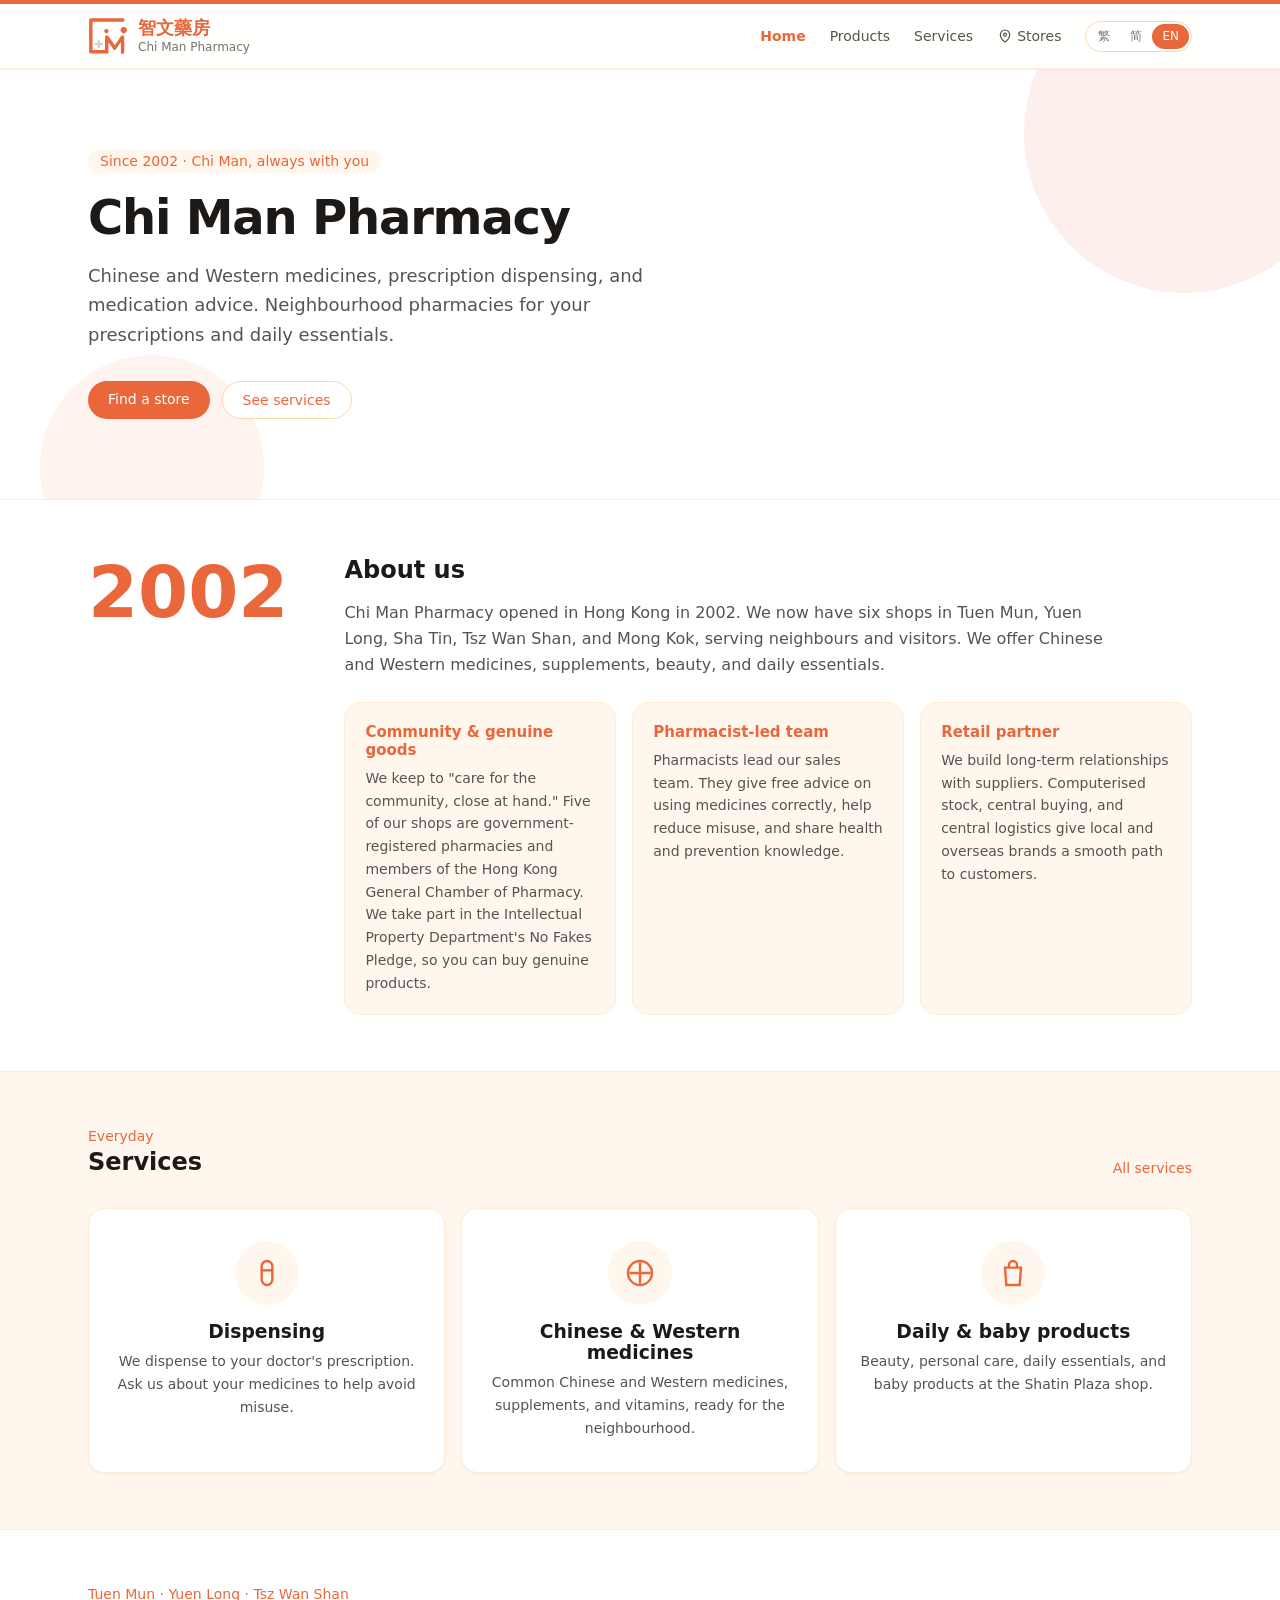
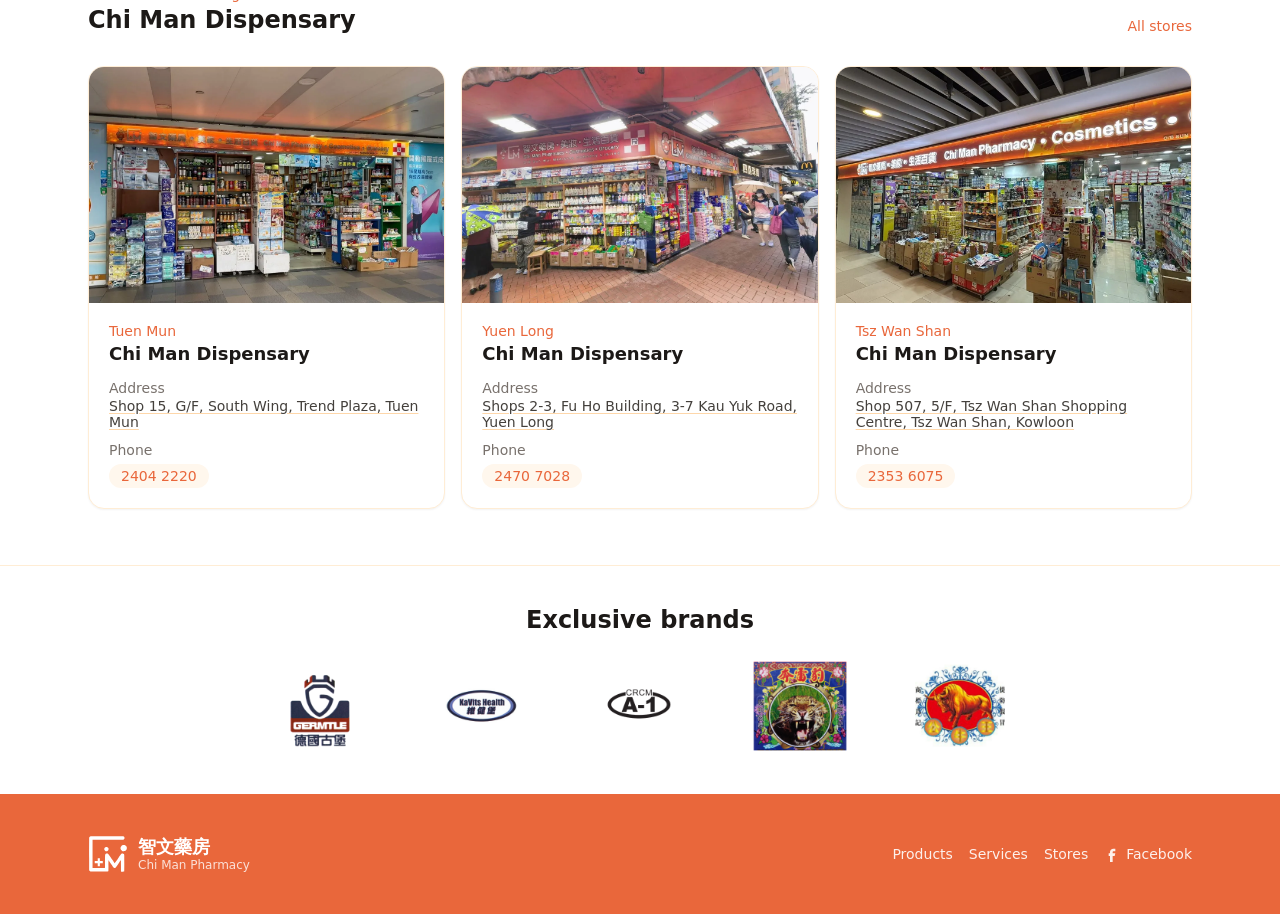
==== index.html @ 2b929569 "First commit" ====
<!DOCTYPE html>
<html lang="zh-Hant" data-page="home" translate="no">
  <head>
    <meta charset="utf-8" />
    <meta name="viewport" content="width=device-width, initial-scale=1" />
    <meta name="google" content="notranslate" />
    <title>智文藥房 Chi Man Pharmacy</title>
    <meta
      name="description"
      content="智文藥房開業於2002年，香港 6 間分店遍佈屯門、元朗、沙田、慈雲山及旺角。中西成藥、配藥及藥物咨詢。"
    />
    <link rel="icon" href="images/logo.svg" type="image/svg+xml" />
    <link rel="stylesheet" href="css/global.css" />
  </head>
  <body>
    <header class="site-header">
      <div class="wrap">
        <a class="brand" href="index.html">
          <img src="images/logo.svg" alt="" width="40" height="40" />
          <span>
            <span class="brand-name">智文藥房</span>
            <span class="brand-en">Chi Man Pharmacy</span>
          </span>
        </a>
        <div class="header-tools">
          <nav class="nav" data-i18n-aria="nav.main" aria-label="主要">
            <a href="index.html" aria-current="page" data-i18n="nav.home">首頁</a>
            <a href="products.html" data-i18n="nav.products">產品</a>
            <a href="services.html" data-i18n="nav.services">服務</a>
            <a class="nav-pin" href="branches.html">
              <svg class="icon" viewBox="0 0 24 24" fill="none" stroke="currentColor" stroke-width="1.8" aria-hidden="true">
                <path d="M12 21s7-5.4 7-11a7 7 0 1 0-14 0c0 5.6 7 11 7 11Z" />
                <circle cx="12" cy="10" r="2.2" />
              </svg>
              <span data-i18n="nav.branches">分店</span>
            </a>
          </nav>
          <div data-lang-switcher></div>
        </div>
      </div>
    </header>

    <main>
      <section class="hero">
        <div class="blob blob-lg"></div>
        <div class="blob-bl"></div>
        <div class="wrap">
          <p class="badge" data-i18n="home.badge">開業於 2002 · 智文與你常在</p>
          <h1 data-i18n="home.title">智文藥房</h1>
          <p class="lead" data-i18n="home.lead">中西成藥、配藥、藥物咨詢。鄰近社區，方便配藥同買日常用品。</p>
          <div class="actions">
            <a class="btn" href="branches.html" data-i18n="home.ctaBranches">睇分店</a>
            <a class="btn-outline" href="services.html" data-i18n="home.ctaServices">睇服務</a>
          </div>
        </div>
      </section>

      <section class="band band-b" aria-labelledby="about-title">
        <div class="wrap section about">
          <p class="year">2002</p>
          <div>
            <h2 id="about-title" data-i18n="home.aboutTitle">關於我們</h2>
            <p class="about-copy" data-i18n="home.aboutLead">
              智文藥房 2002 年於香港開業，而家有 6 間分店，遍佈屯門、元朗、沙田、慈雲山同旺角，服務街坊同訪港旅客。我哋以多元化零售概念，提供中西成藥、保健、美妝同生活用品，照顧健康同美容需要。
            </p>
            <div class="about-points">
              <article class="about-point">
                <h3 data-i18n="home.aboutCommunityTitle">社區與正貨</h3>
                <p data-i18n="home.aboutCommunityBody">
                  秉持「關懷社區、貼身貼心」。旗下 5 間分店為香港政府註冊藥房，亦係港九藥房總商會會員，並參與知識產權署「正版正貨承諾」，杜絕冒牌、保障顧客權益。
                </p>
              </article>
              <article class="about-point">
                <h3 data-i18n="home.aboutPharmacistTitle">專業藥劑師</h3>
                <p data-i18n="home.aboutPharmacistBody">
                  由專業藥劑師帶領銷售團隊，免費為市民提供正確用藥知識，減低濫用或誤用藥物風險，同時推廣保健同疾病預防常識。
                </p>
              </article>
              <article class="about-point">
                <h3 data-i18n="home.aboutPartnersTitle">零售夥伴</h3>
                <p data-i18n="home.aboutPartnersBody">
                  同供應商建立長期合作。電腦化庫存配合中央採購同中央物流，為本地同海外品牌提供順暢銷售渠道。
                </p>
              </article>
            </div>
          </div>
        </div>
      </section>

      <section class="wrap section" aria-labelledby="services-title">
        <div class="section-head">
          <div>
            <p class="kicker" data-i18n="home.servicesKicker">日常</p>
            <h2 id="services-title" data-i18n="home.servicesTitle">服務</h2>
          </div>
          <a class="more" href="services.html" data-i18n="home.servicesAll">睇晒服務</a>
        </div>
        <div class="grid-3">
          <article class="card">
            <span class="card-icon">
              <svg viewBox="0 0 24 24" fill="none" stroke="currentColor" stroke-width="1.8" aria-hidden="true">
                <rect x="8" y="3" width="8" height="18" rx="4" />
                <path d="M8 10h8" />
              </svg>
            </span>
            <h3 data-i18n="home.dispenseTitle">配藥</h3>
            <p data-i18n="home.dispenseBody">按醫生處方配藥。有需要可查詢用藥，減低誤用。</p>
          </article>
          <article class="card">
            <span class="card-icon">
              <svg viewBox="0 0 24 24" fill="none" stroke="currentColor" stroke-width="1.8" aria-hidden="true">
                <path d="M12 4v16M4 12h16" />
                <circle cx="12" cy="12" r="9" />
              </svg>
            </span>
            <h3 data-i18n="home.otcTitle">中西成藥</h3>
            <p data-i18n="home.otcBody">常用中西成藥、保健品同維他命齊全，方便街坊選購。</p>
          </article>
          <article class="card">
            <span class="card-icon">
              <svg viewBox="0 0 24 24" fill="none" stroke="currentColor" stroke-width="1.8" aria-hidden="true">
                <path d="M6 8h12l-1 13H7L6 8Z" />
                <path d="M9 8V6a3 3 0 0 1 6 0v2" />
              </svg>
            </span>
            <h3 data-i18n="home.dailyTitle">日常及嬰兒用品</h3>
            <p data-i18n="home.dailyBody">美妝、個人護理、日用品同嬰兒用品，沙田廣場店有售。</p>
          </article>
        </div>
      </section>

      <section class="band band-t" aria-labelledby="featured-title">
        <div class="wrap section">
          <div class="section-head">
            <div>
              <p class="kicker" data-i18n="home.featuredKicker">屯門 · 元朗 · 慈雲山</p>
              <h2 id="featured-title" data-i18n="home.featuredTitle">智文大藥房</h2>
            </div>
            <a class="more" href="branches.html" data-i18n="home.featuredAll">睇全部分店</a>
          </div>
          <div id="featured-branches" class="grid-cards"></div>
        </div>
      </section>
    </main>

    <section class="band band-t exclusive-brands" aria-labelledby="exclusive-title">
      <div class="wrap">
        <h2 id="exclusive-title" data-i18n="exclusive.title">獨家代理</h2>
        <ul class="exclusive-logos">
          <li>
            <img src="images/brands/germtle.png" alt="GERMTLE 德國古堡" width="128" height="96" />
          </li>
          <li>
            <img src="images/brands/kavits.png" alt="KaVits Health 維健堡" width="128" height="96" />
          </li>
          <li>
            <img src="images/brands/crcm-a1.png" alt="CRCM A-1" width="128" height="96" />
          </li>
          <li>
            <img src="images/brands/bun-lui.png" alt="奔雷豹" width="128" height="96" />
          </li>
          <li>
            <img src="images/brands/bull-king.png" alt="公牛王" width="128" height="96" />
          </li>
        </ul>
      </div>
    </section>

    <footer class="site-footer">
      <div class="wrap">
        <a class="brand" href="index.html">
          <img src="images/logo.svg" alt="" width="40" height="40" />
          <span>
            <span class="brand-name">智文藥房</span>
            <span class="brand-en">Chi Man Pharmacy</span>
          </span>
        </a>
        <p class="footer-links">
          <a href="products.html" data-i18n="nav.products">產品</a>
          <a href="services.html" data-i18n="nav.services">服務</a>
          <a href="branches.html" data-i18n="nav.branches">分店</a>
          <a
            class="fb"
            href="https://www.facebook.com/ChimanGroup"
            target="_blank"
            rel="noopener noreferrer"
          >
            <svg class="icon" viewBox="0 0 24 24" fill="currentColor" aria-hidden="true">
              <path d="M14 8h3V4h-3c-2.8 0-5 2.2-5 5v2H7v4h2v9h4v-9h3l1-4h-4V9c0-.6.4-1 1-1Z" />
            </svg>
            Facebook
          </a>
        </p>
      </div>
    </footer>

    <script src="js/i18n.js"></script>
    <script src="js/branches.js"></script>
    <script>
      renderFeatured("featured-branches");
    </script>
  </body>
</html>
---- css/global.css ----
:root {
  --brand: #e9673b;
  --brand-hover: #d1552c;
  --brand-soft: #fff7ed;
  --brand-line: #ffedd5;
  --brand-line-strong: #fed7aa;
  --ink: #292524;
  --ink-strong: #1c1917;
  --muted: #57534e;
  --faint: #78716c;
  --paper: #fff;
  --max: 72rem;
}

*,
*::before,
*::after {
  box-sizing: border-box;
}

body {
  margin: 0;
  background: var(--brand-soft);
  color: var(--ink);
  font-family: system-ui, -apple-system, "Segoe UI", sans-serif;
  -webkit-font-smoothing: antialiased;
}

img {
  display: block;
}

a {
  color: inherit;
  text-decoration: none;
}

h1,
h2,
h3,
p,
dl,
dd {
  margin: 0;
}

.wrap {
  width: min(var(--max), 100%);
  margin-inline: auto;
  padding-inline: 1rem;
}

@media (min-width: 640px) {
  .wrap {
    padding-inline: 1.5rem;
  }
}

.site-header {
  position: sticky;
  top: 0;
  z-index: 20;
  border-bottom: 1px solid var(--brand-line);
  border-top: 4px solid var(--brand);
  background: rgb(255 255 255 / 90%);
  box-shadow: 0 1px 2px rgb(0 0 0 / 5%);
  backdrop-filter: blur(8px);
}

.site-header .wrap {
  display: flex;
  align-items: center;
  justify-content: space-between;
  gap: 0.75rem;
  padding-block: 0.75rem;
}

.header-tools {
  display: flex;
  align-items: center;
  gap: 0.75rem;
}

@media (max-width: 639px) {
  .site-header .wrap {
    flex-wrap: wrap;
  }

  .header-tools {
    flex: 1 1 100%;
    justify-content: space-between;
  }
}

@media (min-width: 640px) {
  .header-tools {
    gap: 1.5rem;
  }
}

.lang-switch {
  display: inline-flex;
  border: 1px solid var(--brand-line-strong);
  border-radius: 9999px;
  background: #fff;
  padding: 0.125rem;
}

.lang-switch button {
  margin: 0;
  border: 0;
  border-radius: 9999px;
  background: transparent;
  padding: 0.25rem 0.625rem;
  font: inherit;
  font-size: 0.75rem;
  font-weight: 500;
  color: var(--faint);
  cursor: pointer;
}

.lang-switch button:hover {
  color: var(--brand);
}

.lang-switch button[aria-pressed="true"] {
  background: var(--brand);
  color: #fff;
}

.brand {
  display: flex;
  align-items: center;
  gap: 0.625rem;
}

.brand img {
  width: 2.5rem;
  height: 2.5rem;
}

.brand-name {
  display: block;
  font-size: 1.125rem;
  font-weight: 600;
  line-height: 1.25;
  color: var(--brand);
}

.brand-en {
  display: block;
  font-size: 0.75rem;
  line-height: 1.25;
  color: var(--faint);
}

.nav {
  display: flex;
  gap: 1rem;
  font-size: 0.875rem;
}

@media (min-width: 640px) {
  .nav {
    gap: 1.5rem;
  }
}

.nav a {
  color: var(--muted);
}

.nav a:hover,
.nav a[aria-current="page"] {
  color: var(--brand);
}

.nav a[aria-current="page"] {
  font-weight: 600;
}

.nav-pin {
  display: inline-flex;
  align-items: center;
  gap: 0.25rem;
}

.icon {
  width: 1rem;
  height: 1rem;
}

.hero {
  position: relative;
  overflow: hidden;
  border-bottom: 1px solid var(--brand-line);
  background: var(--paper);
}

.blob,
.blob-bl {
  pointer-events: none;
  position: absolute;
  border-radius: 9999px;
  background: color-mix(in srgb, var(--brand) 10%, transparent);
}

.blob {
  right: -4rem;
  top: -6rem;
  width: 18rem;
  height: 18rem;
}

.blob-lg {
  width: 20rem;
  height: 20rem;
}

.blob-bl {
  left: 2.5rem;
  bottom: -5rem;
  width: 14rem;
  height: 14rem;
  background: color-mix(in srgb, var(--brand) 8%, transparent);
}

.hero .wrap {
  position: relative;
  padding-block: 3.5rem;
}

@media (min-width: 640px) {
  .hero .wrap {
    padding-block: 5rem;
  }
}

.badge {
  display: inline-flex;
  align-items: center;
  border-radius: 9999px;
  background: var(--brand-soft);
  padding: 0.25rem 0.75rem;
  font-size: 0.875rem;
  font-weight: 500;
  color: var(--brand);
}

h1 {
  margin-top: 1rem;
  font-size: 2.25rem;
  font-weight: 600;
  letter-spacing: -0.025em;
  color: var(--ink-strong);
}

@media (min-width: 640px) {
  h1 {
    font-size: 3rem;
  }
}

.lead {
  margin-top: 1rem;
  max-width: 36rem;
  font-size: 1.125rem;
  line-height: 1.625;
  color: var(--muted);
}

.lead-md {
  max-width: 42rem;
}

.lead-lg {
  max-width: 48rem;
}

.actions {
  display: flex;
  flex-wrap: wrap;
  gap: 0.75rem;
  margin-top: 2rem;
}

.btn,
.btn-outline {
  display: inline-flex;
  border-radius: 9999px;
  padding: 0.625rem 1.25rem;
  font-size: 0.875rem;
  font-weight: 500;
}

.btn {
  background: var(--brand);
  color: #fff;
}

.btn:hover {
  background: var(--brand-hover);
}

.btn-outline {
  border: 1px solid var(--brand-line-strong);
  background: #fff;
  color: var(--brand);
}

.btn-outline:hover {
  border-color: color-mix(in srgb, var(--brand) 40%, transparent);
}

.band {
  background: var(--paper);
  border-color: var(--brand-line);
  border-style: solid;
  border-width: 0;
}

.band-b {
  border-bottom-width: 1px;
}

.band-t {
  border-top-width: 1px;
}

.band-y {
  border-block-width: 1px;
}

.section {
  padding-block: 3.5rem;
}

h2 {
  font-size: 1.5rem;
  font-weight: 600;
  color: var(--ink-strong);
}

.kicker {
  font-size: 0.875rem;
  font-weight: 500;
  color: var(--brand);
}

.kicker + h2 {
  margin-top: 0.25rem;
}

.section-head {
  display: flex;
  flex-wrap: wrap;
  align-items: flex-end;
  justify-content: space-between;
  gap: 0.75rem;
}

.more {
  font-size: 0.875rem;
  font-weight: 500;
  color: var(--brand);
}

.more:hover {
  color: var(--brand-hover);
}

.grid-2,
.grid-3,
.grid-cards {
  display: grid;
  gap: 1rem;
  margin-top: 2rem;
}

@media (min-width: 768px) {
  .grid-2 {
    grid-template-columns: 1fr 1fr;
  }

  .grid-3,
  .grid-cards {
    grid-template-columns: 1fr 1fr 1fr;
  }
}

.card {
  border: 1px solid var(--brand-line);
  border-radius: 1rem;
  background: #fff;
  padding: 2rem 1.5rem;
  text-align: center;
  box-shadow: 0 1px 2px rgb(0 0 0 / 5%);
}

.catalog {
  display: grid;
  gap: 1.5rem;
}

@media (min-width: 1024px) {
  .catalog {
    grid-template-columns: 14rem minmax(0, 1fr);
    align-items: start;
  }

  #product-tree {
    padding: 1rem;
    border-radius: 1rem;
    background: #f5f5f4;
  }
}

.cat-tree ul {
  list-style: none;
  margin: 0;
  padding: 0;
}

/* ponytail: one-em indent is “入一格”; nest deeper later if a level 3 lands */
.cat-tree ul ul,
.cat-tree > ul > .cat-l2 {
  padding-inline-start: 1em;
}

.cat-tree a,
.cat-tree button {
  display: block;
  padding-block: 0.2rem;
  border: 0;
  background: none;
  font: inherit;
  text-align: start;
  color: var(--muted);
  cursor: pointer;
}

.cat-tree .cat-all {
  color: var(--brand);
  font-weight: 600;
}

.cat-tree .cat-l1 > a,
.cat-tree .cat-l1 > button {
  font-weight: 600;
  color: var(--ink-strong);
}

.product-group + .product-group {
  margin-top: 3rem;
}

.product-grid {
  display: grid;
  gap: 1rem;
  margin-top: 1.5rem;
}

@media (min-width: 768px) {
  .product-grid {
    grid-template-columns: 1fr 1fr;
  }
}

@media (min-width: 1024px) {
  .product-grid {
    grid-template-columns: 1fr 1fr 1fr;
  }
}

.product-card {
  display: flex;
  flex-direction: column;
  overflow: hidden;
  border: 1px solid var(--brand-line);
  border-radius: 1rem;
  background: #fff;
  padding: 0;
  box-shadow: 0 1px 2px rgb(0 0 0 / 5%);
}

.product-card picture {
  display: block;
  overflow: hidden;
  aspect-ratio: 1;
  padding: 0;
  margin: 0;
  background: #fff;
}

.product-photo {
  display: block;
  width: 100%;
  height: 100%;
  aspect-ratio: 1;
  object-fit: cover;
  object-position: center;
  padding: 0;
  margin: 0;
  border: 0;
}

.product-body {
  padding: 1rem 1.25rem 1.25rem;
}

.product-body h3 {
  font-size: 0.9375rem;
  font-weight: 600;
  line-height: 1.4;
  color: var(--ink-strong);
}

.card-icon {
  display: grid;
  place-items: center;
  width: 4rem;
  height: 4rem;
  margin-inline: auto;
  border-radius: 9999px;
  background: var(--brand-soft);
  color: var(--brand);
}

.card-icon svg {
  width: 2rem;
  height: 2rem;
}

.card h3 {
  margin-top: 1rem;
  font-weight: 600;
  color: var(--ink-strong);
}

.card p {
  margin-top: 0.5rem;
  font-size: 0.875rem;
  line-height: 1.625;
  color: var(--muted);
}

.about {
  display: grid;
  align-items: start;
  gap: 2rem;
}

@media (min-width: 768px) {
  .about {
    grid-template-columns: auto 1fr;
    gap: 3.5rem;
  }
}

.year {
  font-size: 3.75rem;
  font-weight: 600;
  line-height: 1;
  color: var(--brand);
}

@media (min-width: 640px) {
  .year {
    font-size: 4.5rem;
  }
}

.about-copy {
  margin-top: 1rem;
  max-width: 48rem;
  line-height: 1.625;
  color: var(--muted);
}

.about-points {
  display: grid;
  gap: 1rem;
  margin-top: 1.5rem;
}

@media (min-width: 768px) {
  .about-points {
    grid-template-columns: 1fr 1fr 1fr;
  }
}

.about-point {
  border: 1px solid var(--brand-line);
  border-radius: 1rem;
  background: var(--brand-soft);
  padding: 1.25rem;
}

.about-point h3 {
  font-size: 0.9375rem;
  font-weight: 600;
  color: var(--brand);
}

.about-point p {
  margin-top: 0.5rem;
  font-size: 0.875rem;
  line-height: 1.625;
  color: var(--muted);
}

.note {
  margin-top: 0.75rem;
  max-width: 48rem;
  font-size: 0.875rem;
  color: var(--muted);
}

.care-card {
  border: 1px solid var(--brand-line);
  border-radius: 1rem;
  background: color-mix(in srgb, var(--brand-soft) 70%, transparent);
  padding: 1.25rem;
}

.care-card h3,
.health-card h3 {
  font-weight: 600;
  color: var(--brand);
}

.care-card p,
.health-card p {
  margin-top: 0.5rem;
  font-size: 0.875rem;
  line-height: 1.625;
  color: var(--muted);
}

@media (min-width: 768px) {
  .span-2 {
    grid-column: span 2;
  }
}

.health {
  border-radius: 1.5rem;
  background: var(--brand);
  padding: 2.5rem 1.5rem;
  color: #fff;
}

@media (min-width: 640px) {
  .health {
    padding-inline: 2.5rem;
  }
}

.health h2 {
  color: #fff;
}

.health > .note {
  color: rgb(255 255 255 / 90%);
}

.health-card {
  border-radius: 1rem;
  background: #fff;
  padding: 1.25rem;
  color: var(--ink);
}

.health-more {
  margin-top: 2rem;
}

.health-more a {
  font-size: 0.875rem;
  font-weight: 500;
  color: #fff;
  text-decoration: underline;
  text-decoration-color: rgb(255 255 255 / 40%);
  text-underline-offset: 4px;
}

.health-more a:hover {
  text-decoration-color: #fff;
}

#branch-groups {
  margin-top: 2.5rem;
}

.group + .group {
  margin-top: 3rem;
}

.branch-card {
  display: flex;
  flex-direction: column;
  height: 100%;
  overflow: hidden;
  border: 1px solid var(--brand-line);
  border-radius: 1rem;
  background: #fff;
  box-shadow: 0 1px 2px rgb(0 0 0 / 5%);
  transition: transform 0.15s, box-shadow 0.15s;
}

.branch-card picture {
  display: block;
  padding: 0;
}

.branch-photo {
  width: 100%;
  height: auto;
  aspect-ratio: 3 / 2;
  object-fit: cover;
  object-position: center 25%;
  padding: 0;
  background: var(--brand-soft);
}

.branch-body {
  display: flex;
  flex-direction: column;
  flex: 1;
  padding: 1.25rem;
}

.branch-card:hover {
  transform: translateY(-2px);
  box-shadow: 0 4px 6px rgb(0 0 0 / 8%);
}

.branch-card h3 {
  margin-top: 0.25rem;
  font-size: 1.125rem;
  font-weight: 600;
  color: var(--ink-strong);
}

.branch-card dl {
  margin-top: 1rem;
  font-size: 0.875rem;
  color: #44403c;
}

.branch-card dt {
  font-weight: 500;
  color: var(--faint);
}

.branch-card dd {
  margin-top: 0.125rem;
}

.branch-card dl > div + div {
  margin-top: 0.75rem;
}

.addr {
  text-decoration: underline;
  text-decoration-color: var(--brand-line-strong);
  text-underline-offset: 2px;
}

.addr:hover {
  color: var(--brand-hover);
  text-decoration-color: var(--brand);
}

.tel {
  display: inline-flex;
  margin-top: 0.25rem;
  border-radius: 9999px;
  background: var(--brand-soft);
  padding: 0.25rem 0.75rem;
  font-weight: 500;
  color: var(--brand);
}

.tel:hover {
  background: var(--brand-line);
}

#branch-map {
  width: 100%;
  height: 20rem;
  overflow: hidden;
  border: 1px solid var(--brand-line);
  border-radius: 1.5rem;
  background: #fff;
  box-shadow: 0 1px 2px rgb(0 0 0 / 5%);
}

@media (min-width: 768px) {
  #branch-map {
    height: 420px;
  }
}

.maplibregl-popup-content {
  font-size: 0.875rem;
  line-height: 1.4;
  color: #44403c;
}

.maplibregl-popup-content p:first-child {
  font-weight: 600;
}

.maplibregl-popup-content p + p {
  margin-top: 0.25rem;
}

.exclusive-brands .wrap {
  padding-block: 2.5rem;
}

.exclusive-brands h2 {
  text-align: center;
}

.exclusive-logos {
  display: flex;
  flex-wrap: wrap;
  justify-content: center;
  align-items: center;
  gap: 1.25rem 2rem;
  margin: 1.5rem 0 0;
  padding: 0;
  list-style: none;
}

.exclusive-logos li {
  width: 6.5rem;
  height: 5rem;
}

@media (min-width: 640px) {
  .exclusive-logos li {
    width: 8rem;
    height: 6rem;
  }
}

.exclusive-logos img {
  width: 100%;
  height: 100%;
  object-fit: contain;
}

.site-footer {
  background: var(--brand);
  color: #fff;
}

.site-footer .wrap {
  display: flex;
  flex-direction: column;
  gap: 1rem;
  padding-block: 2.5rem;
  font-size: 0.875rem;
}

@media (min-width: 640px) {
  .site-footer .wrap {
    flex-direction: row;
    align-items: center;
    justify-content: space-between;
  }
}

.site-footer .brand-name {
  color: #fff;
}

.site-footer .brand-en {
  color: rgb(255 255 255 / 80%);
}

.site-footer img {
  filter: brightness(0) invert(1);
}

.footer-links {
  display: flex;
  flex-wrap: wrap;
  align-items: center;
  column-gap: 1rem;
  row-gap: 0.25rem;
}

.footer-links a {
  color: rgb(255 255 255 / 90%);
}

.footer-links a:hover {
  color: #fff;
}

.fb {
  display: inline-flex;
  align-items: center;
  gap: 0.375rem;
}

.catalog {
  display: grid;
  gap: 2rem;
  align-items: start;
}

.cat-tree {
  display: none;
}

.cat-select .choices {
  margin-bottom: 0;
}

.cat-select .choices__inner {
  min-height: 2.75rem;
  background: #fff;
  border-color: var(--brand-line);
  border-radius: 0.75rem;
}

.cat-select .choices__list--dropdown {
  border-color: var(--brand-line);
  border-radius: 0.75rem;
}

@media (min-width: 1024px) {
  .catalog {
    grid-template-columns: 14rem minmax(0, 1fr);
  }

  .cat-tree {
    display: block;
    position: sticky;
    top: 5.25rem;
  }

  .cat-select {
    display: none;
  }
}

.cat-tree {
  font-size: 0.875rem;
}

.cat-tree ul {
  list-style: none;
  margin: 0;
  padding: 0;
}

.cat-tree > ul > li + li {
  margin-top: 0.75rem;
}

.cat-tree a {
  display: block;
  border-radius: 0.5rem;
  padding: 0.25rem 0.5rem;
  color: var(--muted);
}

.cat-tree > ul > li > a {
  color: var(--ink-strong);
}

.cat-tree a:hover {
  color: var(--brand);
}

.cat-tree a[aria-current="true"] {
  background: var(--brand-soft);
  font-weight: 600;
  color: var(--brand);
}

.cat-l2 {
  margin-top: 0.125rem;
  padding-left: 0.75rem;
}

.product-group + .product-group {
  margin-top: 2.5rem;
}

.product-group h2 {
  margin-bottom: 1rem;
  font-size: 1.125rem;
}

.product-grid {
  display: grid;
  grid-template-columns: 1fr;
  gap: 1rem;
}

@media (min-width: 768px) {
  .product-grid {
    grid-template-columns: 1fr 1fr;
  }
}

@media (min-width: 1024px) {
  .product-grid {
    grid-template-columns: 1fr 1fr 1fr;
  }
}

.product-card {
  display: flex;
  flex-direction: column;
  width: 100%;
  min-width: 0;
  overflow: hidden;
  border: 1px solid var(--brand-line);
  border-radius: 1rem;
  background: #fff;
  box-shadow: 0 1px 2px rgb(0 0 0 / 5%);
  transition: transform 0.15s, box-shadow 0.15s;
}

.product-card:hover {
  transform: translateY(-2px);
  box-shadow: 0 4px 6px rgb(0 0 0 / 8%);
}

.product-photo {
  width: 100%;
  aspect-ratio: 1 / 1;
  object-fit: contain;
  padding: 0.75rem;
  background: #fff;
}

.product-body {
  display: flex;
  flex-direction: column;
  flex: 1;
  padding: 1rem 1.25rem 1.25rem;
}

.product-cats {
  font-size: 0.75rem;
  font-weight: 500;
  color: var(--brand);
}

.product-card h3 {
  margin-top: 0.25rem;
  font-size: 0.9375rem;
  font-weight: 600;
  line-height: 1.4;
  color: var(--ink-strong);
}

.product-card dl {
  margin-top: 0.75rem;
  font-size: 0.8125rem;
  color: #44403c;
}

.product-card dt {
  font-weight: 500;
  color: var(--faint);
}

.product-card dd {
  margin-top: 0.125rem;
}

.product-card dl > div + div {
  margin-top: 0.5rem;
}

@media (max-width: 767px) {
  .product-card {
    flex-direction: row;
    align-items: stretch;
  }

  .product-card picture {
    flex: 0 0 7.5rem;
    width: 7.5rem;
    aspect-ratio: 1;
  }

  .product-photo {
    width: 7.5rem;
    height: 7.5rem;
    padding: 0.5rem;
  }

  .product-body {
    min-width: 0;
    padding: 0.875rem 1rem 1rem;
  }
}
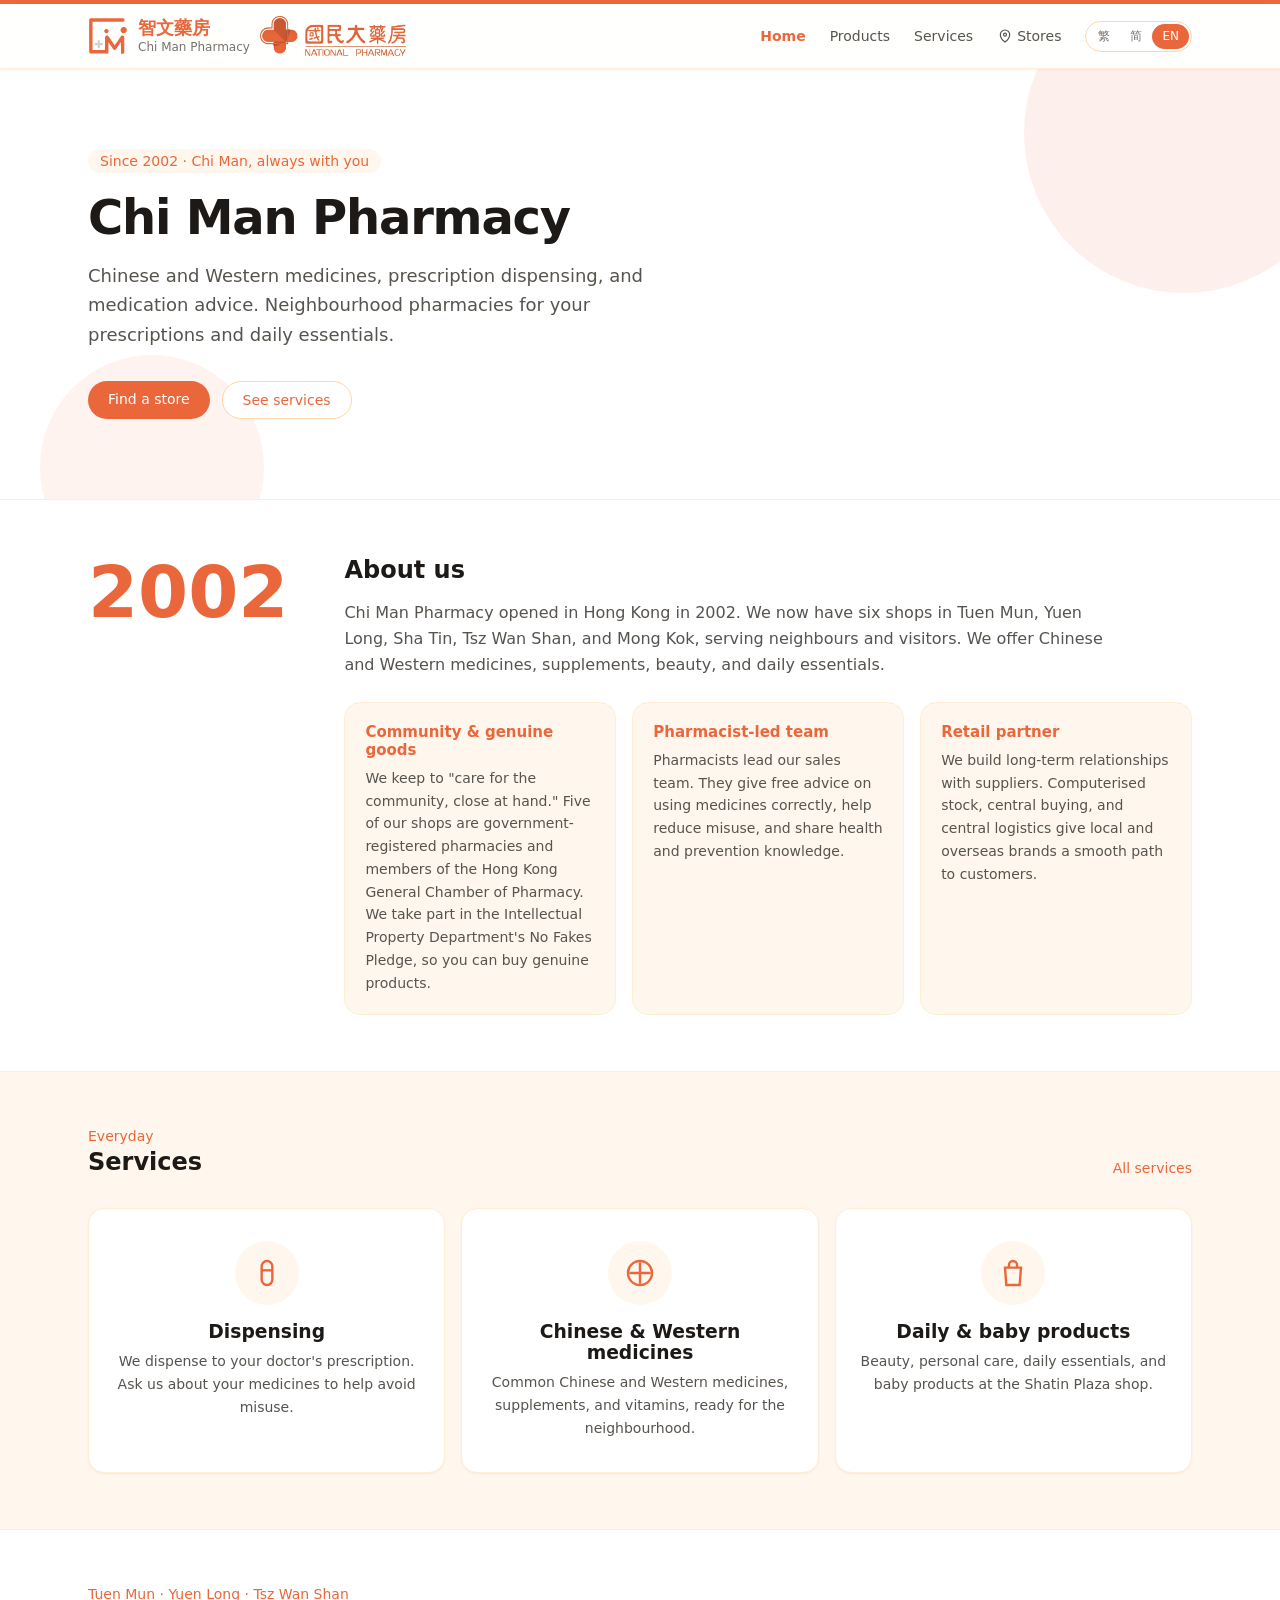
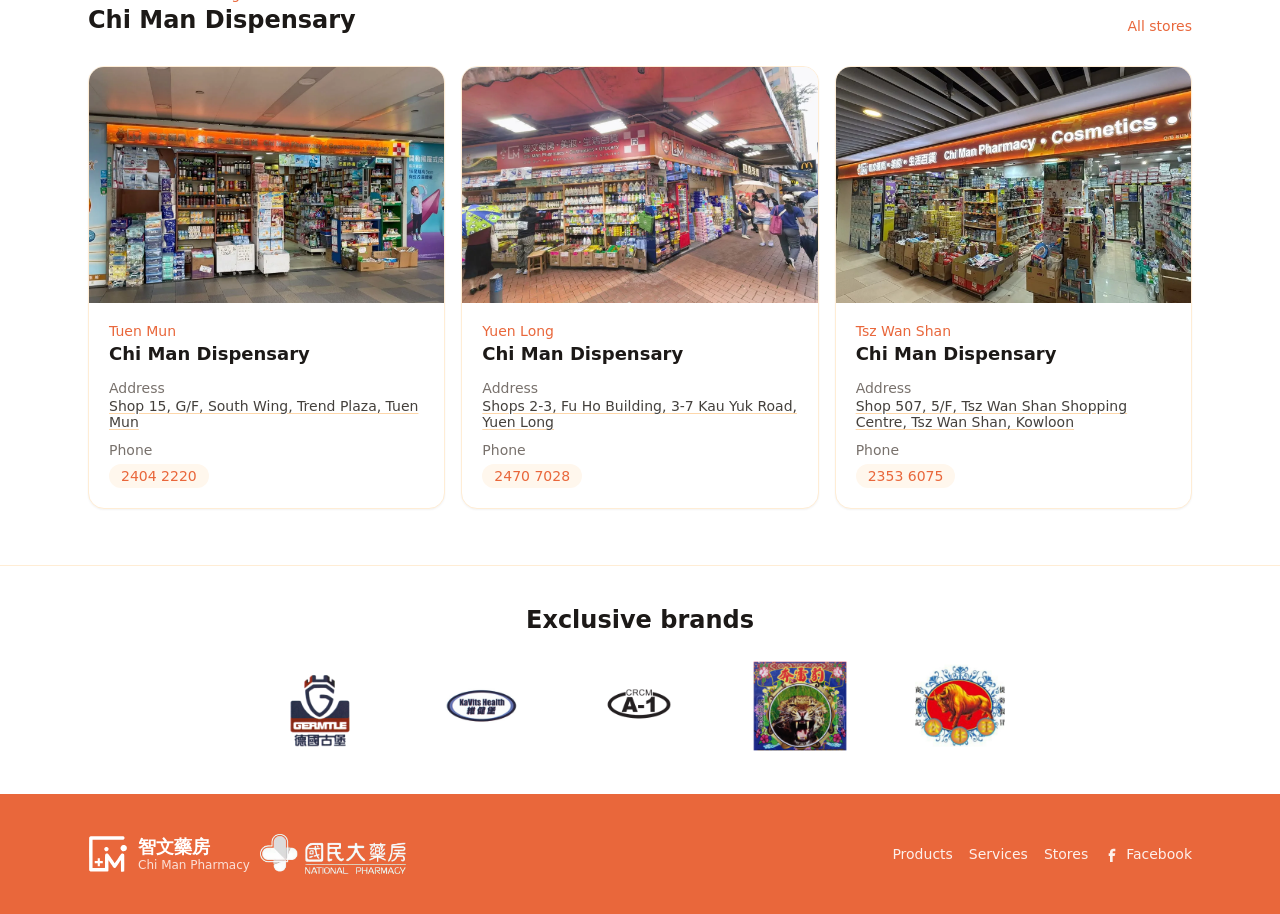
==== commit 8d21f8e6: "ADD LOGO" ====
--- a/index.html
+++ b/index.html
@@ -21,6 +21,7 @@
             <span class="brand-name">智文藥房</span>
             <span class="brand-en">Chi Man Pharmacy</span>
           </span>
+          <img class="brand-logo-2" src="images/logo-2-brand.png" alt="國民大藥房" height="40" />
         </a>
         <div class="header-tools">
           <nav class="nav" data-i18n-aria="nav.main" aria-label="主要">
@@ -174,6 +175,7 @@
             <span class="brand-name">智文藥房</span>
             <span class="brand-en">Chi Man Pharmacy</span>
           </span>
+          <img class="brand-logo-2" src="images/logo-2.png" alt="國民大藥房" height="40" />
         </a>
         <p class="footer-links">
           <a href="products.html" data-i18n="nav.products">產品</a>
--- a/css/global.css
+++ b/css/global.css
@@ -134,8 +134,13 @@
   gap: 0.625rem;
 }
 
-.brand img {
+.brand img:not(.brand-logo-2) {
   width: 2.5rem;
+  height: 2.5rem;
+}
+
+.brand-logo-2 {
+  width: auto;
   height: 2.5rem;
 }
 
@@ -882,7 +887,7 @@
   color: rgb(255 255 255 / 80%);
 }
 
-.site-footer img {
+.site-footer .brand img:not(.brand-logo-2) {
   filter: brightness(0) invert(1);
 }
 
